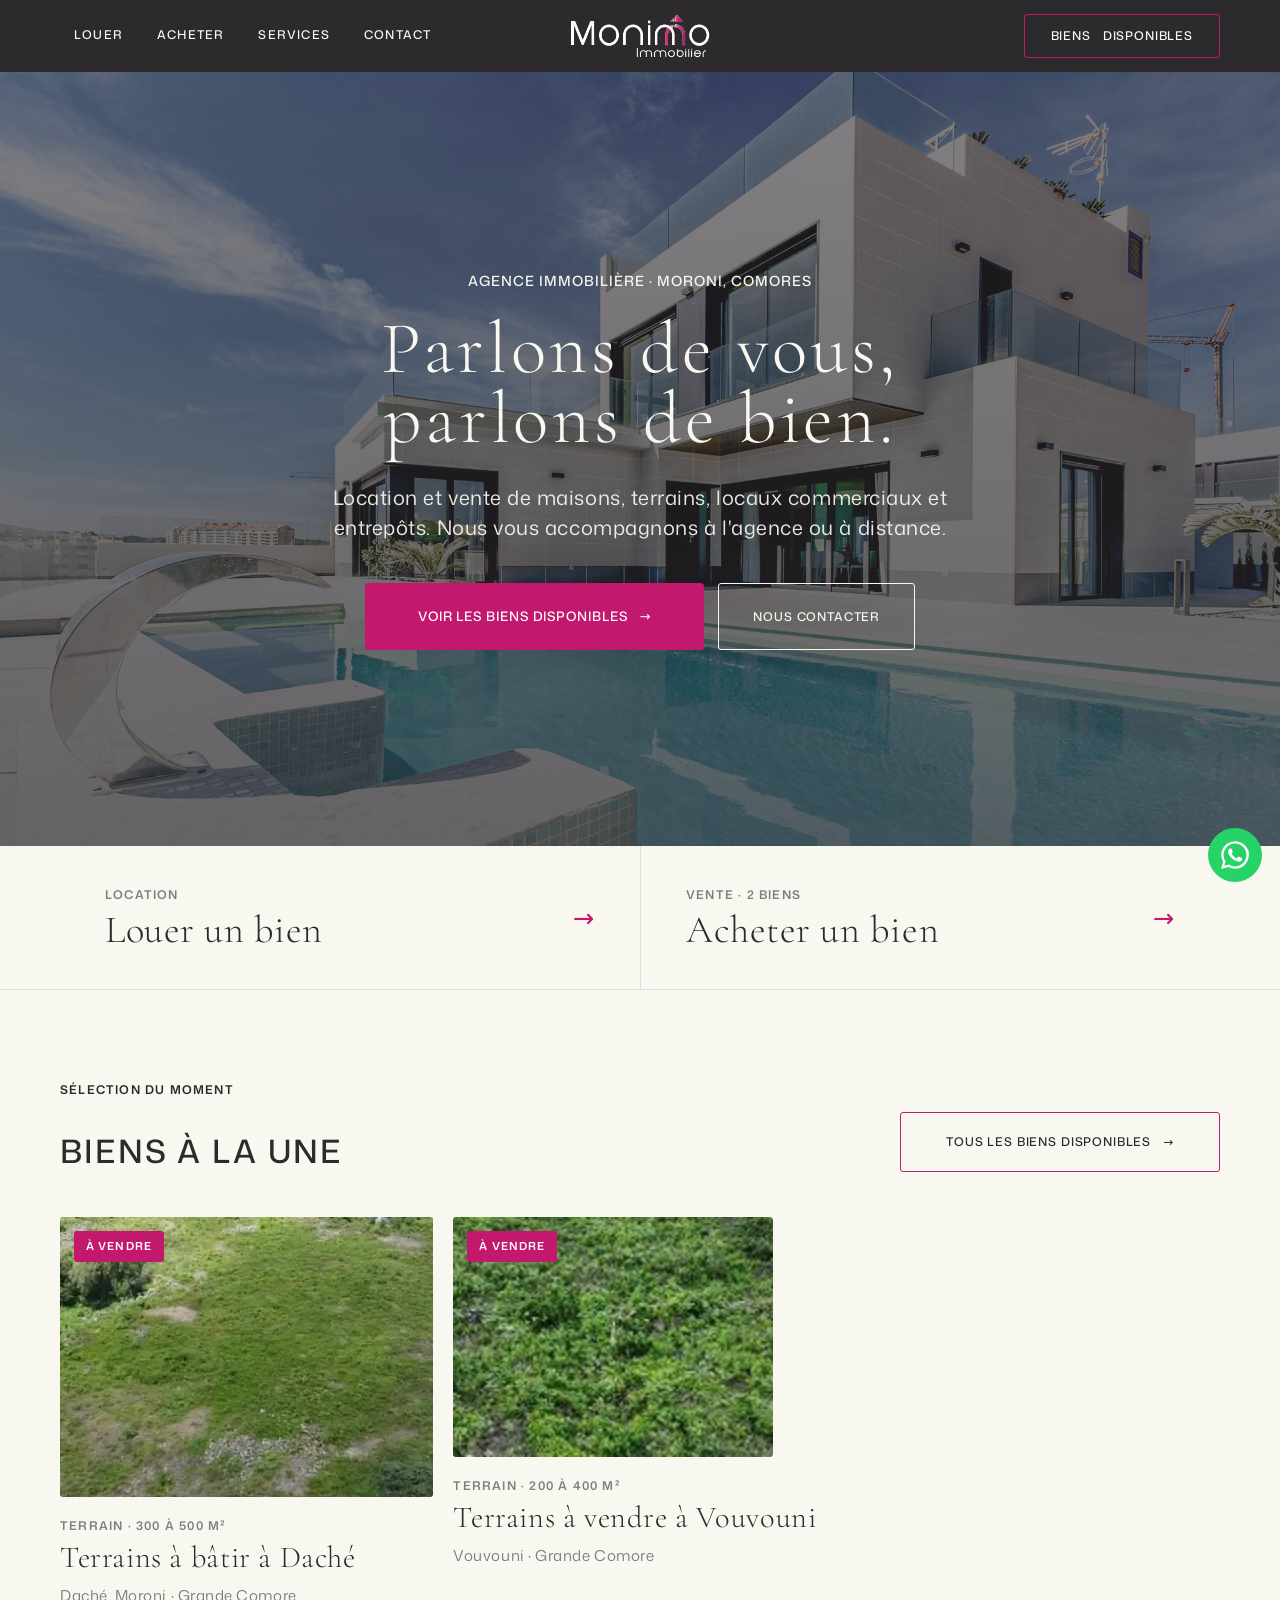
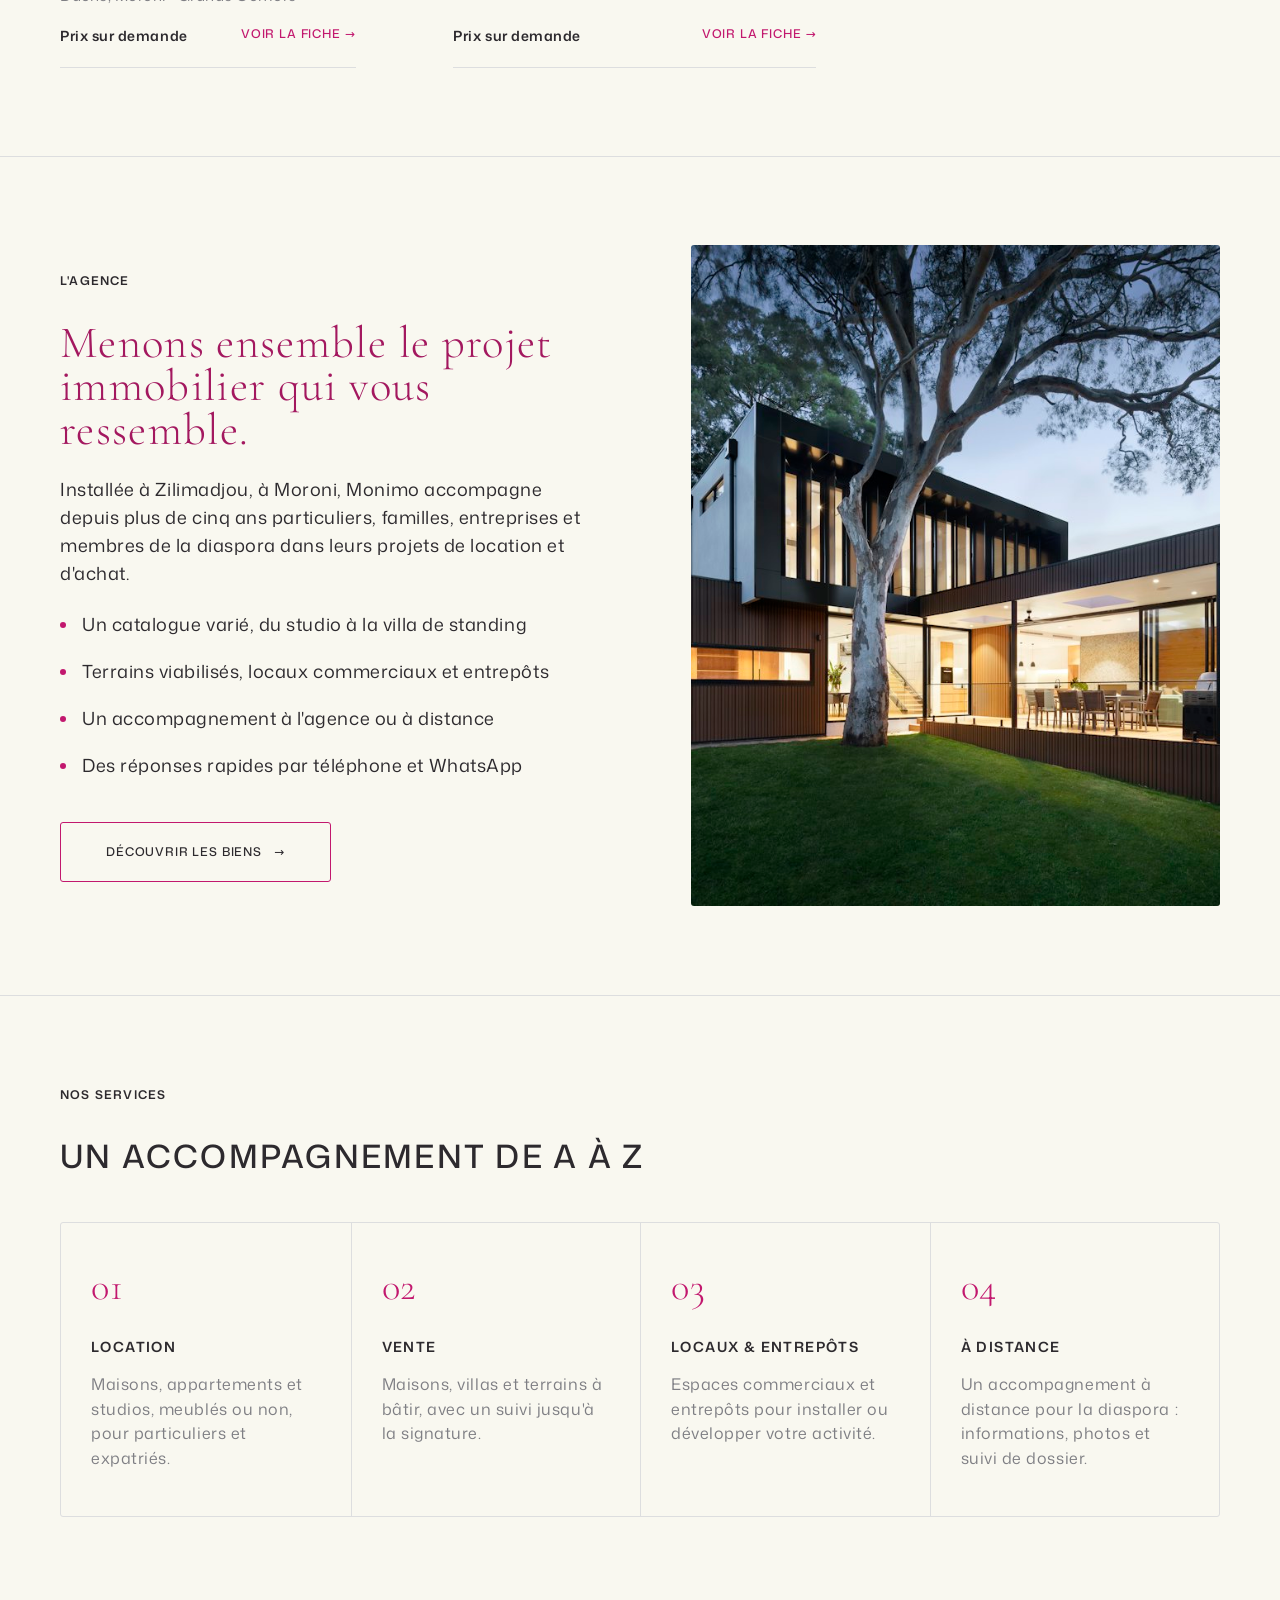
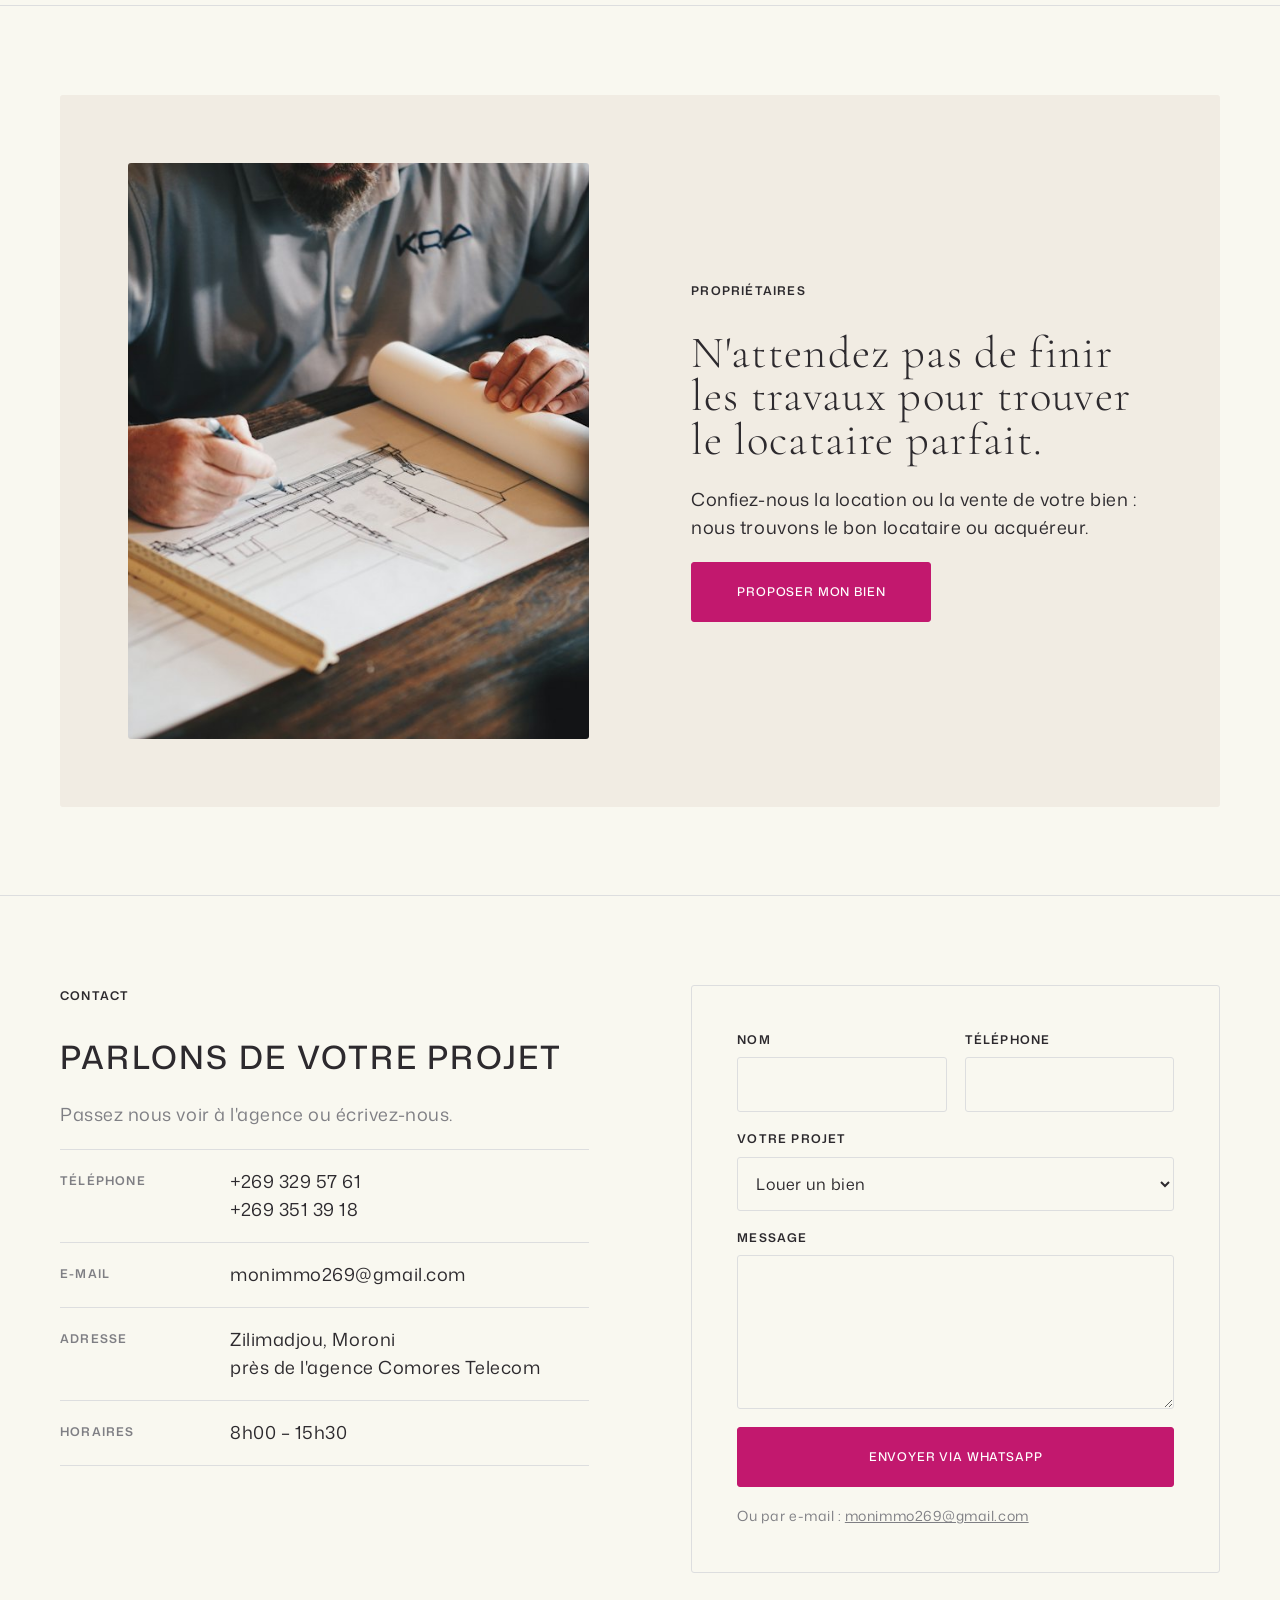
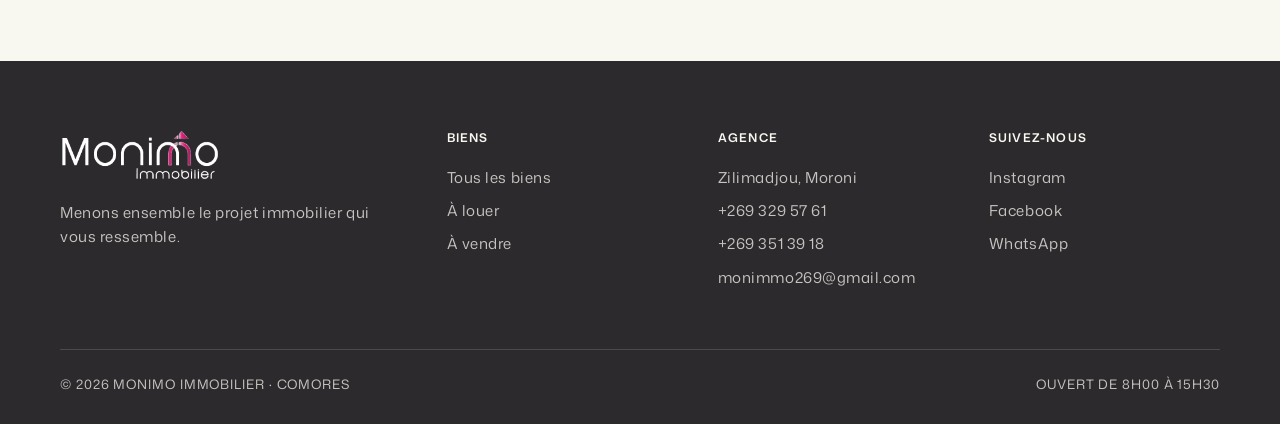
==== index.html @ 31a149af "Site vitrine Monimo Immobilier (style Apollo, charte Monimo) Accueil avec lien principal vers les bi" ====
<!doctype html>
<html lang="fr">
<head>
  <meta charset="utf-8">
  <meta name="viewport" content="width=device-width, initial-scale=1">
  <title>Monimo Immobilier — Agence immobilière aux Comores</title>
  <meta name="description" content="Monimo Immobilier, agence immobilière à Moroni (Zilimadjou). Biens à louer et à vendre aux Comores : maisons, terrains, locaux commerciaux, entrepôts.">
  <link rel="icon" href="assets/img/logo-monimo.png" type="image/png">
  <link rel="stylesheet" href="assets/css/style.css">
</head>
<body>

  <header class="nav">
    <div class="container nav__inner">
      <button class="burger" type="button" aria-label="Menu" aria-expanded="false" aria-controls="nav-links">
        <svg viewBox="0 0 24 24" fill="none" stroke="currentColor" stroke-width="1.6" stroke-linecap="round"><path d="M4 7h16M4 12h16M4 17h16"/></svg>
      </button>
      <nav class="nav__links" id="nav-links" aria-label="Navigation principale">
        <a href="biens.html?type=location">Louer</a>
        <a href="biens.html?type=vente">Acheter</a>
        <a href="#services">Services</a>
        <a href="#contact">Contact</a>
      </nav>
      <a class="nav__logo" href="index.html" aria-label="Monimo Immobilier — accueil"><img src="assets/img/logo-monimo-blanc.png" alt="Monimo Immobilier"></a>
      <div class="nav__cta"><a class="btn" href="biens.html">Biens<span class="long"> disponibles</span></a></div>
    </div>
  </header>

  <main>
    <!-- Hero : le lien principal mène aux biens disponibles -->
    <section class="hero">
      <div class="hero__inner">
        <span class="eyebrow">Agence immobilière · Moroni, Comores</span>
        <h1 class="display">Parlons de vous,<br>parlons de bien.</h1>
        <p class="hero__lead">Location et vente de maisons, terrains, locaux commerciaux et entrepôts. Nous vous accompagnons à l'agence ou à distance.</p>
        <div class="hero__actions">
          <a class="btn btn--solid btn--big" href="biens.html">Voir les biens disponibles <span class="arrow" aria-hidden="true">→</span></a>
          <a class="btn btn--light" href="#contact">Nous contacter</a>
        </div>
      </div>
    </section>

    <!-- Accès direct : louer / acheter -->
    <section class="paths" aria-label="Accès direct aux biens">
      <div class="container paths__grid">
        <a class="path" href="biens.html?type=location">
          <span><span class="path__label">Location</span><span class="path__title">Louer un bien</span></span>
          <span class="path__arrow" aria-hidden="true">→</span>
        </a>
        <a class="path" href="biens.html?type=vente">
          <span><span class="path__label">Vente · <span data-count="vente"></span></span><span class="path__title">Acheter un bien</span></span>
          <span class="path__arrow" aria-hidden="true">→</span>
        </a>
      </div>
    </section>

    <!-- Sélection -->
    <section class="section">
      <div class="container">
        <div class="section__head">
          <div>
            <span class="eyebrow">Sélection du moment</span>
            <h2 class="heading">Biens à la une</h2>
          </div>
          <a class="btn" href="biens.html">Tous les biens disponibles <span class="arrow" aria-hidden="true">→</span></a>
        </div>
        <div class="listings" id="featured"></div>
      </div>
    </section>

    <!-- L'agence -->
    <section class="section" id="agence">
      <div class="container split">
        <div>
          <span class="eyebrow">L'agence</span>
          <h2 class="display-md display--brand">Menons ensemble le projet immobilier qui vous ressemble.</h2>
          <p>Installée à Zilimadjou, à Moroni, Monimo accompagne depuis plus de cinq ans particuliers, familles, entreprises et membres de la diaspora dans leurs projets de location et d'achat.</p>
          <ul class="features">
            <li>Un catalogue varié, du studio à la villa de standing</li>
            <li>Terrains viabilisés, locaux commerciaux et entrepôts</li>
            <li>Un accompagnement à l'agence ou à distance</li>
            <li>Des réponses rapides par téléphone et WhatsApp</li>
          </ul>
          <a class="btn" href="biens.html">Découvrir les biens <span class="arrow" aria-hidden="true">→</span></a>
        </div>
        <div class="split__media">
          <img src="assets/img/agence.jpg" alt="Maison contemporaine" loading="lazy">
        </div>
      </div>
    </section>

    <!-- Services -->
    <section class="section" id="services">
      <div class="container">
        <span class="eyebrow">Nos services</span>
        <h2 class="heading">Un accompagnement de A à Z</h2>
        <div class="services" style="margin-top:45px">
          <article class="service">
            <span class="service__num">01</span>
            <h3>Location</h3>
            <p>Maisons, appartements et studios, meublés ou non, pour particuliers et expatriés.</p>
          </article>
          <article class="service">
            <span class="service__num">02</span>
            <h3>Vente</h3>
            <p>Maisons, villas et terrains à bâtir, avec un suivi jusqu'à la signature.</p>
          </article>
          <article class="service">
            <span class="service__num">03</span>
            <h3>Locaux & entrepôts</h3>
            <p>Espaces commerciaux et entrepôts pour installer ou développer votre activité.</p>
          </article>
          <article class="service">
            <span class="service__num">04</span>
            <h3>À distance</h3>
            <p>Un accompagnement à distance pour la diaspora : informations, photos et suivi de dossier.</p>
          </article>
        </div>
      </div>
    </section>

    <!-- Propriétaires -->
    <section class="section">
      <div class="container">
        <div class="panel split split--reverse">
          <div>
            <span class="eyebrow">Propriétaires</span>
            <h2 class="display-md">N'attendez pas de finir les travaux pour trouver le locataire parfait.</h2>
            <p>Confiez-nous la location ou la vente de votre bien : nous trouvons le bon locataire ou acquéreur.</p>
            <a class="btn btn--solid" target="_blank" rel="noopener" href="https://wa.me/2693295761?text=Bonjour%20Monimo%2C%20je%20souhaite%20vous%20confier%20mon%20bien.">Proposer mon bien</a>
          </div>
          <div class="split__media">
            <img src="assets/img/proprietaires.jpg" alt="Maison en construction" loading="lazy">
          </div>
        </div>
      </div>
    </section>

    <!-- Contact -->
    <section class="section" id="contact">
      <div class="container split" style="align-items:start">
        <div>
          <span class="eyebrow">Contact</span>
          <h2 class="heading">Parlons de votre projet</h2>
          <p class="muted">Passez nous voir à l'agence ou écrivez-nous.</p>
          <dl class="contact-list">
            <div><dt>Téléphone</dt><dd><a href="tel:+2693295761">+269 329 57 61</a><br><a href="tel:+2693513918">+269 351 39 18</a></dd></div>
            <div><dt>E-mail</dt><dd><a href="mailto:monimmo269@gmail.com">monimmo269@gmail.com</a></dd></div>
            <div><dt>Adresse</dt><dd>Zilimadjou, Moroni<br>près de l'agence Comores Telecom</dd></div>
            <div><dt>Horaires</dt><dd>8h00 – 15h30</dd></div>
          </dl>
        </div>
        <form class="form" id="contact-form">
          <div class="form__row">
            <label>Nom<input name="nom" required autocomplete="name"></label>
            <label>Téléphone<input name="tel" type="tel" autocomplete="tel"></label>
          </div>
          <label>Votre projet
            <select name="projet">
              <option>Louer un bien</option>
              <option>Acheter un bien</option>
              <option>Mettre mon bien en location</option>
              <option>Vendre mon bien</option>
              <option>Autre demande</option>
            </select>
          </label>
          <label>Message<textarea name="message" rows="5" required></textarea></label>
          <button class="btn btn--solid" type="submit">Envoyer via WhatsApp</button>
          <small>Ou par e-mail : <a href="mailto:monimmo269@gmail.com">monimmo269@gmail.com</a></small>
        </form>
      </div>
    </section>
  </main>

  <footer class="footer">
    <div class="container">
      <div class="footer__grid">
        <div>
          <img class="footer__logo" src="assets/img/logo-monimo-blanc.png" alt="Monimo Immobilier">
          <p>Menons ensemble le projet immobilier qui vous ressemble.</p>
        </div>
        <div>
          <h4>Biens</h4>
          <ul>
            <li><a href="biens.html">Tous les biens</a></li>
            <li><a href="biens.html?type=location">À louer</a></li>
            <li><a href="biens.html?type=vente">À vendre</a></li>
          </ul>
        </div>
        <div>
          <h4>Agence</h4>
          <ul>
            <li>Zilimadjou, Moroni</li>
            <li><a href="tel:+2693295761">+269 329 57 61</a></li>
            <li><a href="tel:+2693513918">+269 351 39 18</a></li>
            <li><a href="mailto:monimmo269@gmail.com">monimmo269@gmail.com</a></li>
          </ul>
        </div>
        <div>
          <h4>Suivez-nous</h4>
          <ul>
            <li><a href="https://www.instagram.com/monimo_comores/" target="_blank" rel="noopener">Instagram</a></li>
            <li><a href="https://www.facebook.com/p/Monimo-Immobilier-100064006390768/" target="_blank" rel="noopener">Facebook</a></li>
            <li><a href="https://wa.me/2693295761" target="_blank" rel="noopener">WhatsApp</a></li>
          </ul>
        </div>
      </div>
      <div class="footer__bottom">
        <span>© <span id="year">2026</span> Monimo Immobilier · Comores</span>
        <span>Ouvert de 8h00 à 15h30</span>
      </div>
    </div>
  </footer>

  <a class="wa-float" href="https://wa.me/2693295761" target="_blank" rel="noopener" aria-label="Écrire à Monimo sur WhatsApp">
    <svg viewBox="0 0 24 24" fill="currentColor"><path d="M17.5 14.4c-.3-.1-1.8-.9-2-1s-.5-.1-.7.2-.8 1-.9 1.1-.3.2-.6.1a8.2 8.2 0 0 1-2.4-1.5 9 9 0 0 1-1.7-2.1c-.2-.3 0-.5.1-.6l.4-.5.3-.5v-.5l-.9-2.2c-.2-.6-.5-.5-.7-.5h-.6a1.1 1.1 0 0 0-.8.4 3.4 3.4 0 0 0-1 2.5 5.9 5.9 0 0 0 1.2 3.1 13.4 13.4 0 0 0 5.2 4.6c1.9.8 2.7.9 3.6.7a3.1 3.1 0 0 0 2-1.4 2.5 2.5 0 0 0 .2-1.4c-.1-.1-.3-.2-.6-.4ZM12 21.8a9.9 9.9 0 0 1-5-1.4l-.4-.2-3.7 1 1-3.6-.2-.4A9.8 9.8 0 1 1 12 21.8Zm8.4-18.2A11.8 11.8 0 0 0 1.8 17.8L.1 24l6.3-1.7a11.8 11.8 0 0 0 5.6 1.4A11.8 11.8 0 0 0 20.4 3.6Z"/></svg>
  </a>

  <dialog class="modal" id="bien-modal" aria-label="Fiche du bien">
    <button class="modal__close" type="button" aria-label="Fermer">×</button>
    <div class="modal__content"></div>
  </dialog>

  <script src="assets/js/biens.js"></script>
  <script src="assets/js/main.js"></script>
</body>
</html>
---- assets/css/style.css ----
/* ==========================================================================
   Monimo Immobilier — Comores
   Direction artistique : style « Apollo » (Refero) — brochure éditoriale,
   toile crème, filets gris, serif ultra-fin, rayon 3px, pas d'ombres.
   Couleurs : charte Monimo (logo Instagram) — magenta + gris argent + taupe.
   ========================================================================== */
/* Polices hébergées localement (Google Fonts, licence OFL) */
@font-face { font-family: "Cormorant Garamond"; font-style: normal; font-weight: 300; font-display: swap; src: url("../fonts/cormorant-garamond-300.woff2") format("woff2"); }
@font-face { font-family: "Mona Sans"; font-style: normal; font-weight: 300 700; font-display: swap; src: url("../fonts/mona-sans.woff2") format("woff2"); }

:root {
  /* Charte Monimo */
  --magenta: #C2186E;        /* accent unique, rationné : CTA, état actif, logo */
  --magenta-deep: #A3185F;   /* titres display de marque, survol */
  --charcoal: #2D2A2E;       /* structure : texte, navigation, pied de page */
  --silver: #7F7F84;         /* gris du logo : textes secondaires */
  --taupe: #9C8A72;          /* surfaces secondaires */
  /* Surfaces & filets (Apollo) */
  --linen: #F9F8F0;          /* toile — jamais de blanc pur */
  --ash: #DDDEDF;            /* filets, bordures, séparateurs */
  --blush: #FBEAF2;          /* survols, encarts doux */
  --taupe-wash: #F1ECE3;     /* panneaux secondaires */

  --font-sans: "Mona Sans", "Inter", "DM Sans", system-ui, -apple-system, "Segoe UI", Roboto, sans-serif;
  --font-serif: "Cormorant Garamond", "Cormorant", "Libre Caslon Text", Georgia, serif;

  --radius: 3px;
  --max: 1200px;
  --section: 68px;
  --pad: 45px;
  --gap: 20px;
}

*, *::before, *::after { box-sizing: border-box; }
html { scroll-behavior: smooth; }
body {
  margin: 0;
  background: var(--linen);
  color: var(--charcoal);
  font-family: var(--font-sans);
  font-size: 18px;
  line-height: 1.55;
  letter-spacing: .03em;
  -webkit-font-smoothing: antialiased;
}
img { max-width: 100%; display: block; border-radius: var(--radius); }
a { color: inherit; text-decoration: none; }
button { font: inherit; letter-spacing: inherit; cursor: pointer; }
p { margin: 0 0 20px; }
.container { width: 100%; max-width: var(--max); margin: 0 auto; padding: 0 20px; }
.sr-only { position: absolute; width: 1px; height: 1px; overflow: hidden; clip: rect(0 0 0 0); white-space: nowrap; }

/* ---------- Typographie ---------- */
.display {
  font-family: var(--font-serif);
  font-weight: 300;
  font-size: clamp(2.6rem, 6.4vw, 4.6rem);
  line-height: .95;
  letter-spacing: .03em;
  margin: 0 0 30px;
}
.display--brand { color: var(--magenta-deep); }
.display-md {
  font-family: var(--font-serif);
  font-weight: 300;
  font-size: clamp(2.1rem, 4vw, 2.8rem);
  line-height: .97;
  letter-spacing: .03em;
  margin: 0 0 24px;
}
.eyebrow {
  display: block;
  font-size: 12px;
  font-weight: 600;
  text-transform: uppercase;
  letter-spacing: .1em;
  line-height: 1.84;
  margin-bottom: 30px;
}
.heading {
  font-family: var(--font-sans);
  font-weight: 500;
  font-size: clamp(1.45rem, 3vw, 2rem);
  line-height: 1.27;
  text-transform: uppercase;
  letter-spacing: .07em;
  margin: 0 0 24px;
}
.lead { font-size: 20px; line-height: 1.49; max-width: 600px; }
.muted { color: var(--silver); }

/* ---------- Boutons (rayon 3px, majuscules espacées) ---------- */
.btn {
  display: inline-flex; align-items: center; justify-content: center; gap: 12px;
  padding: 23px 45px;
  border: 1px solid var(--magenta);
  border-radius: var(--radius);
  background: transparent;
  color: var(--charcoal);
  font-size: 12px; font-weight: 500;
  text-transform: uppercase; letter-spacing: .07em; line-height: 1;
  transition: background .2s, color .2s, border-color .2s;
  text-align: center;
}
.btn:hover { background: var(--blush); }
.btn--solid { background: var(--magenta); color: #fff; }
.btn--solid:hover { background: var(--magenta-deep); border-color: var(--magenta-deep); }
.btn--light { border-color: var(--linen); color: var(--linen); padding: 17px 34px; }
.btn--light:hover { background: rgba(249,248,240,.12); }
.btn--big { padding: 26px 52px; font-size: 13px; }
.btn .arrow { transition: transform .2s; }
.btn:hover .arrow { transform: translateX(4px); }

/* ---------- Navigation ---------- */
.nav {
  position: sticky; top: 0; z-index: 50;
  background: var(--charcoal);
  color: var(--linen);
}
.nav__inner {
  display: grid; grid-template-columns: 1fr auto 1fr; align-items: center;
  min-height: 72px; gap: 20px;
}
.nav__links { display: flex; gap: 6px; flex-wrap: wrap; }
.nav__links a {
  padding: 10px 14px;
  font-size: 12px; font-weight: 500; text-transform: uppercase; letter-spacing: .1em;
  border-bottom: 1px solid transparent;
  transition: border-color .2s, color .2s;
}
.nav__links a:hover { color: #fff; border-bottom-color: rgba(249,248,240,.4); }
.nav__links a[aria-current="page"] { border-bottom-color: var(--magenta); }
.nav__logo img { height: 46px; width: auto; border-radius: 0; }
.nav__cta { justify-self: end; }
.nav__cta .btn { border-color: var(--magenta); color: var(--linen); padding: 15px 26px; }
.nav__cta .btn:hover { background: var(--magenta); }
.burger { display: none; background: none; border: 1px solid rgba(249,248,240,.4); border-radius: var(--radius); color: var(--linen); padding: 8px; justify-self: start; }
.burger svg { width: 22px; height: 22px; display: block; }

@media (max-width: 960px) {
  .nav__inner { grid-template-columns: auto 1fr auto; min-height: 64px; }
  .burger { display: block; }
  .nav__logo { justify-self: center; }
  .nav__logo img { height: 38px; }
  .nav__links {
    display: none;
    grid-column: 1 / -1; order: 3;
    flex-direction: column; gap: 0;
    border-top: 1px solid rgba(249,248,240,.15);
    padding: 8px 0 16px;
  }
  .nav__links.is-open { display: flex; }
  .nav__links a { padding: 14px 0; border-bottom: 1px solid rgba(249,248,240,.1); }
  .nav__cta .btn { padding: 12px 14px; font-size: 11px; }
}
@media (max-width: 420px) {
  .nav__cta .btn span.long { display: none; }
}

/* ---------- Hero plein cadre ---------- */
.hero {
  position: relative;
  min-height: min(86vh, 780px);
  display: grid; place-items: center;
  text-align: center;
  color: var(--linen);
  background: var(--charcoal) url("../img/hero.jpg") center / cover no-repeat;
}
.hero::before { content: ""; position: absolute; inset: 0; background: linear-gradient(180deg, rgba(45,42,46,.55), rgba(45,42,46,.7)); }
.hero__inner { position: relative; padding: 90px 20px; max-width: 900px; }
.hero .eyebrow { font-size: 14px; font-weight: 500; letter-spacing: .07em; margin-bottom: 20px; }
.hero .display { letter-spacing: .05em; }
.hero__lead { font-size: 20px; line-height: 1.49; max-width: 620px; margin: 0 auto 40px; opacity: .92; }
.hero__actions { display: flex; flex-wrap: wrap; gap: 14px; justify-content: center; }

/* ---------- Accès direct Louer / Acheter ---------- */
.paths { border-bottom: 1px solid var(--ash); }
.paths__grid { display: grid; grid-template-columns: 1fr 1fr; }
.path {
  display: flex; align-items: center; justify-content: space-between; gap: 20px;
  padding: 40px var(--pad);
  transition: background .2s;
}
.path + .path { border-left: 1px solid var(--ash); }
.path:hover { background: var(--blush); }
.path__label { font-size: 12px; font-weight: 600; text-transform: uppercase; letter-spacing: .1em; color: var(--silver); display: block; margin-bottom: 6px; }
.path__title { font-family: var(--font-serif); font-weight: 300; font-size: 2.4rem; line-height: 1; }
.path__arrow { font-size: 1.6rem; color: var(--magenta); transition: transform .2s; }
.path:hover .path__arrow { transform: translateX(6px); }
@media (max-width: 700px) {
  .paths__grid { grid-template-columns: 1fr; }
  .path { padding: 28px 20px; }
  .path + .path { border-left: 0; border-top: 1px solid var(--ash); }
}

/* ---------- Sections ---------- */
.section { padding: calc(var(--section) * 1.3) 0; }
.section + .section { border-top: 1px solid var(--ash); }
.section__head { display: flex; justify-content: space-between; align-items: flex-end; gap: 30px; flex-wrap: wrap; margin-bottom: 45px; }
.section__head .heading { margin: 0; }
.split { display: grid; grid-template-columns: 1fr 1fr; gap: clamp(40px, 8vw, 110px); align-items: center; }
.split--reverse .split__media { order: -1; }
.split__media img { width: 100%; aspect-ratio: 4 / 5; object-fit: cover; }
@media (max-width: 860px) {
  .split { grid-template-columns: 1fr; }
  .split--reverse .split__media { order: 0; }
  .split__media img { aspect-ratio: 16 / 11; }
}
.features { list-style: none; padding: 0; margin: 0 0 40px; display: grid; gap: 14px; }
.features li { position: relative; padding-left: 22px; line-height: 1.84; }
.features li::before { content: ""; position: absolute; left: 0; top: .78em; width: 6px; height: 6px; border-radius: 50%; background: var(--magenta); }

/* ---------- Services ---------- */
.services { display: grid; grid-template-columns: repeat(4, 1fr); border: 1px solid var(--ash); border-radius: var(--radius); }
.service { padding: var(--pad) 30px; }
.service + .service { border-left: 1px solid var(--ash); }
.service__num { font-family: var(--font-serif); font-weight: 300; font-size: 2.4rem; line-height: 1; color: var(--magenta); display: block; margin-bottom: 30px; }
.service h3 { font-size: 14px; font-weight: 600; text-transform: uppercase; letter-spacing: .1em; margin: 0 0 14px; }
.service p { font-size: 16px; color: var(--silver); margin: 0; }
@media (max-width: 1000px) {
  .services { grid-template-columns: 1fr 1fr; }
  .service:nth-child(3) { border-left: 0; }
  .service:nth-child(n+3) { border-top: 1px solid var(--ash); }
}
@media (max-width: 560px) {
  .services { grid-template-columns: 1fr; }
  .service + .service { border-left: 0; border-top: 1px solid var(--ash); }
}

/* ---------- Citation de marque ---------- */
.quote { text-align: center; padding: calc(var(--section) * 1.4) 0; border-top: 1px solid var(--ash); }
.quote .display { margin-bottom: 40px; }

/* ---------- Cartes de biens ---------- */
.listings { display: grid; grid-template-columns: repeat(auto-fill, minmax(320px, 1fr)); gap: 40px var(--gap); }
@media (max-width: 400px) { .listings { grid-template-columns: 1fr; } }
.listing {
  display: flex; flex-direction: column;
  background: transparent; border: 0; padding: 0; text-align: left; color: inherit;
}
.listing__media { position: relative; overflow: hidden; border-radius: var(--radius); aspect-ratio: 4 / 3; background: var(--taupe-wash); }
.listing__media img { width: 100%; height: 100%; object-fit: cover; border-radius: 0; transition: transform .6s; }
.listing:hover .listing__media img { transform: scale(1.04); }
.tag {
  position: absolute; top: 14px; left: 14px;
  padding: 7px 12px; border-radius: var(--radius);
  background: var(--linen); color: var(--charcoal);
  font-size: 11px; font-weight: 600; letter-spacing: .1em; text-transform: uppercase;
}
.tag--vente { background: var(--magenta); color: #fff; }
.listing__body { padding: 20px 0 0; border-bottom: 1px solid var(--ash); padding-bottom: 20px; flex: 1; display: flex; flex-direction: column; }
.listing__type { font-size: 12px; font-weight: 600; letter-spacing: .1em; text-transform: uppercase; color: var(--silver); margin-bottom: 8px; }
.listing__title { font-family: var(--font-serif); font-weight: 300; font-size: 1.9rem; line-height: 1; letter-spacing: .02em; margin: 0 0 10px; }
.listing__place { font-size: 15px; color: var(--silver); margin-bottom: 18px; }
.listing__foot { margin-top: auto; display: flex; justify-content: space-between; gap: 14px; flex-wrap: wrap; font-size: 14px; }
.listing__price { font-weight: 600; }
.listing__more { font-size: 12px; font-weight: 500; letter-spacing: .07em; text-transform: uppercase; color: var(--magenta); }

/* ---------- Propriétaires (panneau taupe) ---------- */
.panel { background: var(--taupe-wash); border-radius: var(--radius); padding: clamp(30px, 6vw, 68px); }

/* ---------- Contact ---------- */
.contact-list { display: grid; gap: 0; margin: 0 0 30px; border-top: 1px solid var(--ash); }
.contact-list div { display: grid; grid-template-columns: 150px 1fr; gap: 20px; padding: 18px 0; border-bottom: 1px solid var(--ash); }
.contact-list dt { font-size: 12px; font-weight: 600; letter-spacing: .1em; text-transform: uppercase; color: var(--silver); padding-top: 4px; }
.contact-list dd { margin: 0; }
.contact-list a:hover { color: var(--magenta); }
@media (max-width: 520px) { .contact-list div { grid-template-columns: 1fr; gap: 4px; } }
.form { display: grid; gap: 18px; border: 1px solid var(--ash); border-radius: var(--radius); padding: var(--pad); }
@media (max-width: 520px) { .form { padding: 26px 20px; } }
.form label { display: grid; gap: 8px; font-size: 12px; font-weight: 600; text-transform: uppercase; letter-spacing: .1em; }
.form input, .form select, .form textarea {
  font: inherit; font-size: 16px; text-transform: none; letter-spacing: .02em; font-weight: 400;
  padding: 14px; border: 1px solid var(--ash); border-radius: var(--radius);
  background: var(--linen); color: var(--charcoal);
}
.form input:focus, .form select:focus, .form textarea:focus { outline: 1px solid var(--magenta); border-color: var(--magenta); }
.form__row { display: grid; grid-template-columns: 1fr 1fr; gap: 18px; }
@media (max-width: 560px) { .form__row { grid-template-columns: 1fr; } }
.form small { font-size: 14px; color: var(--silver); }
.form small a { text-decoration: underline; }

/* ---------- Pied de page ---------- */
.footer { background: var(--charcoal); color: rgba(249,248,240,.75); padding: 68px 0 30px; font-size: 15px; }
.footer__grid { display: grid; grid-template-columns: 1.5fr 1fr 1fr 1fr; gap: 40px; }
@media (max-width: 860px) { .footer__grid { grid-template-columns: 1fr 1fr; } }
@media (max-width: 520px) { .footer__grid { grid-template-columns: 1fr; } }
.footer__logo { height: 52px; width: auto; border-radius: 0; margin-bottom: 20px; }
.footer h4 { color: var(--linen); font-size: 12px; font-weight: 600; letter-spacing: .1em; text-transform: uppercase; margin: 0 0 18px; }
.footer ul { list-style: none; padding: 0; margin: 0; display: grid; gap: 10px; }
.footer a:hover { color: #fff; }
.footer__bottom { margin-top: 60px; padding-top: 24px; border-top: 1px solid rgba(249,248,240,.15); display: flex; justify-content: space-between; flex-wrap: wrap; gap: 12px; font-size: 13px; letter-spacing: .07em; text-transform: uppercase; }

/* ---------- WhatsApp ---------- */
.wa-float {
  position: fixed; right: 18px; bottom: 18px; z-index: 60;
  width: 54px; height: 54px; border-radius: 50%;
  background: #25D366; color: #fff; display: grid; place-items: center;
}
.wa-float svg { width: 28px; height: 28px; }

/* ==========================================================================
   Page « Biens disponibles »
   ========================================================================== */
.page-head { padding: calc(var(--section) * 1.2) 0 45px; border-bottom: 1px solid var(--ash); }
.page-head .display { margin-bottom: 20px; }
.toolbar { display: grid; gap: 20px; padding: 30px 0; border-bottom: 1px solid var(--ash); }
.tabs { display: flex; flex-wrap: wrap; gap: 10px; }
.tabs button {
  padding: 14px 24px; border: 1px solid var(--ash); border-radius: var(--radius);
  background: transparent; color: var(--charcoal);
  font-size: 12px; font-weight: 500; letter-spacing: .07em; text-transform: uppercase;
}
.tabs button:hover { border-color: var(--charcoal); }
.tabs button[aria-selected="true"] { border-color: var(--magenta); background: var(--blush); }
.toolbar__row { display: grid; grid-template-columns: 2fr 1fr 1fr; gap: 14px; }
@media (max-width: 760px) { .toolbar__row { grid-template-columns: 1fr; } }
.toolbar input, .toolbar select {
  width: 100%; font: inherit; font-size: 16px; padding: 14px;
  border: 1px solid var(--ash); border-radius: var(--radius); background: var(--linen); color: var(--charcoal);
}
.toolbar input:focus, .toolbar select:focus { outline: 1px solid var(--magenta); border-color: var(--magenta); }
.results { display: flex; justify-content: space-between; align-items: center; gap: 20px; flex-wrap: wrap; margin: 30px 0 40px; font-size: 14px; letter-spacing: .07em; text-transform: uppercase; }
.empty { grid-column: 1 / -1; text-align: center; padding: 68px 20px; border: 1px solid var(--ash); border-radius: var(--radius); }
.empty .display-md { margin-bottom: 14px; }

/* ---------- Fiche bien ---------- */
.modal { border: 1px solid var(--ash); border-radius: var(--radius); padding: 0; width: min(980px, calc(100% - 32px)); max-height: calc(100% - 32px); background: var(--linen); color: var(--charcoal); }
.modal::backdrop { background: rgba(45,42,46,.7); }
.modal__grid { display: grid; grid-template-columns: 1.1fr 1fr; }
@media (max-width: 760px) { .modal__grid { grid-template-columns: 1fr; } }
.modal__media img { width: 100%; height: 100%; min-height: 280px; object-fit: cover; border-radius: 0; }
.modal__body { padding: var(--pad); }
@media (max-width: 520px) { .modal__body { padding: 28px 20px; } }
.modal__close { position: absolute; top: 12px; right: 12px; width: 42px; height: 42px; border: 1px solid var(--ash); border-radius: var(--radius); background: var(--linen); color: var(--charcoal); font-size: 1.4rem; line-height: 1; }
.specs { display: grid; margin: 24px 0; border-top: 1px solid var(--ash); }
.specs div { display: flex; justify-content: space-between; gap: 20px; padding: 12px 0; border-bottom: 1px solid var(--ash); font-size: 16px; }
.specs dt { font-size: 12px; font-weight: 600; letter-spacing: .1em; text-transform: uppercase; color: var(--silver); }
.specs dd { margin: 0; text-align: right; }
.modal__actions { display: grid; gap: 10px; margin-top: 30px; }
.modal__ref { font-size: 13px; color: var(--silver); margin: 18px 0 0; }

@media (max-width: 560px) {
  body { font-size: 17px; }
  .btn { padding: 20px 26px; }
  .btn--big { width: 100%; padding: 22px 20px; }
  .section { padding: var(--section) 0; }
}
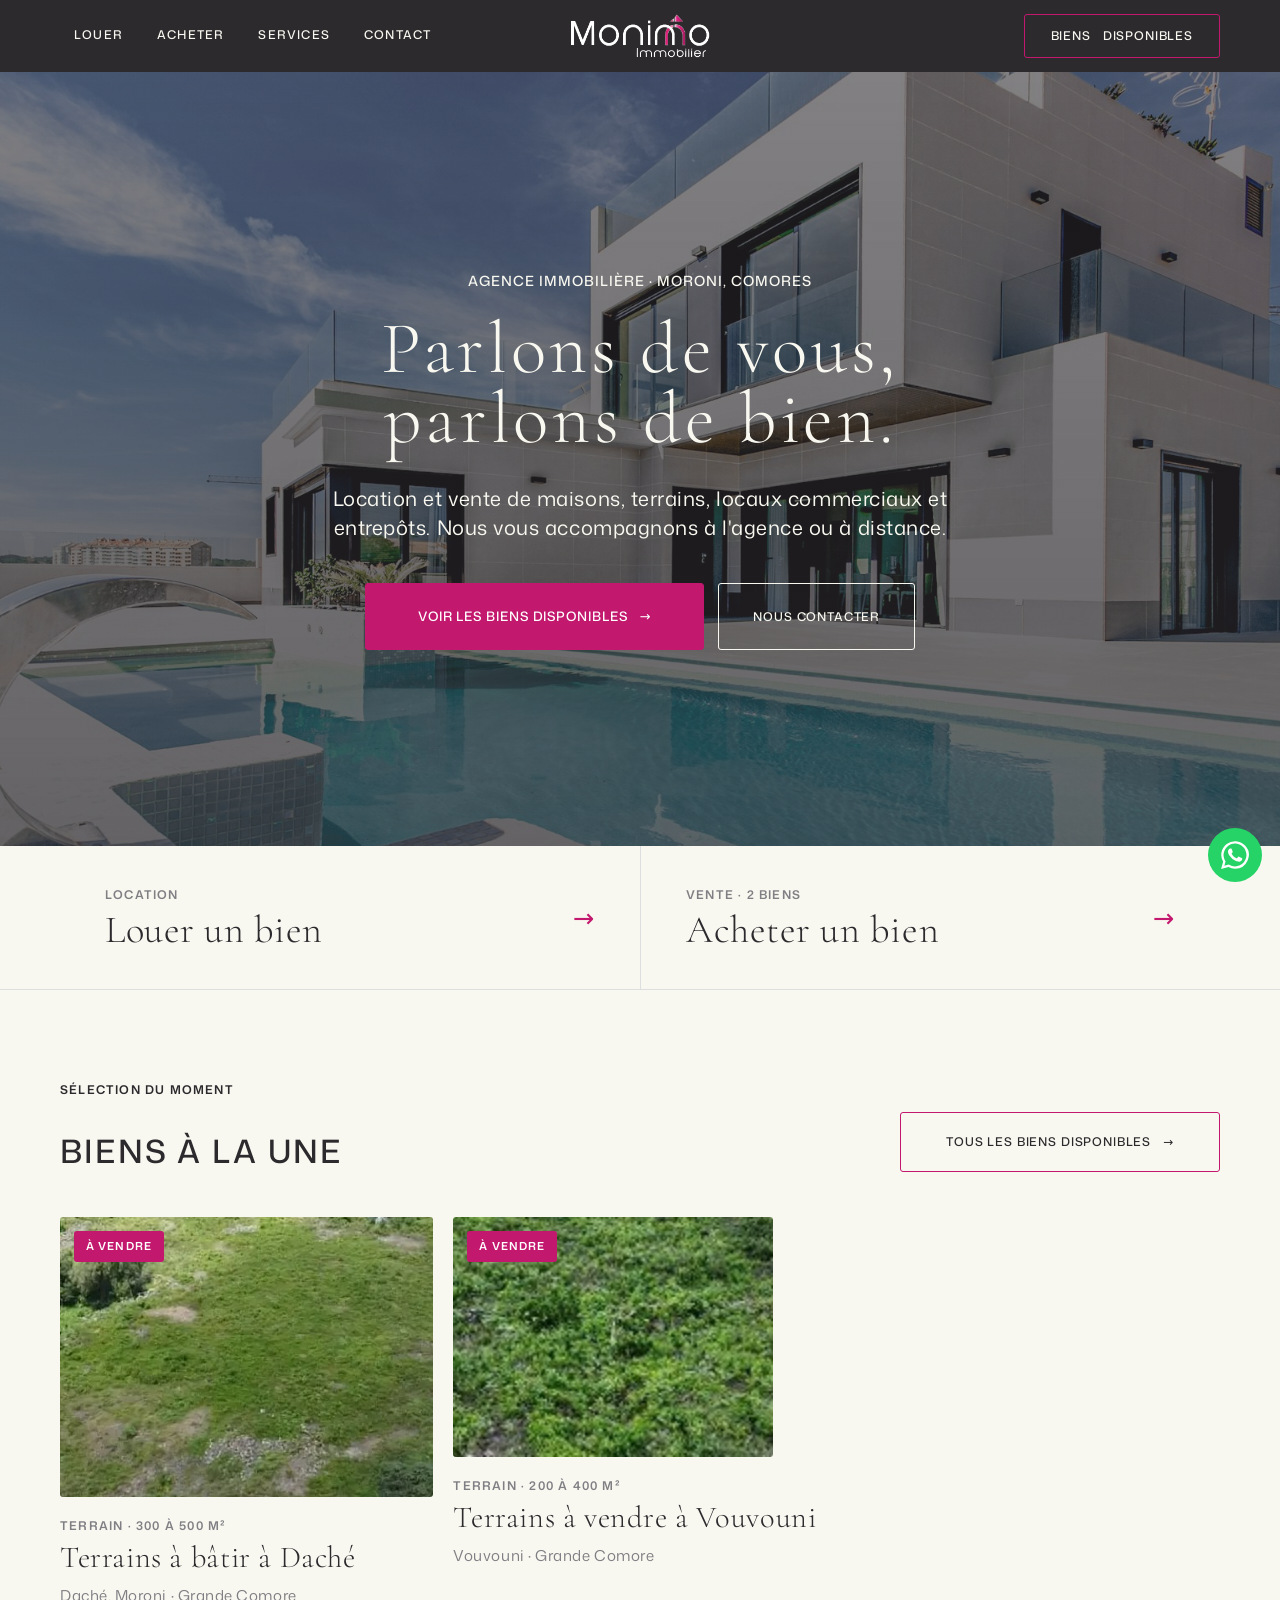
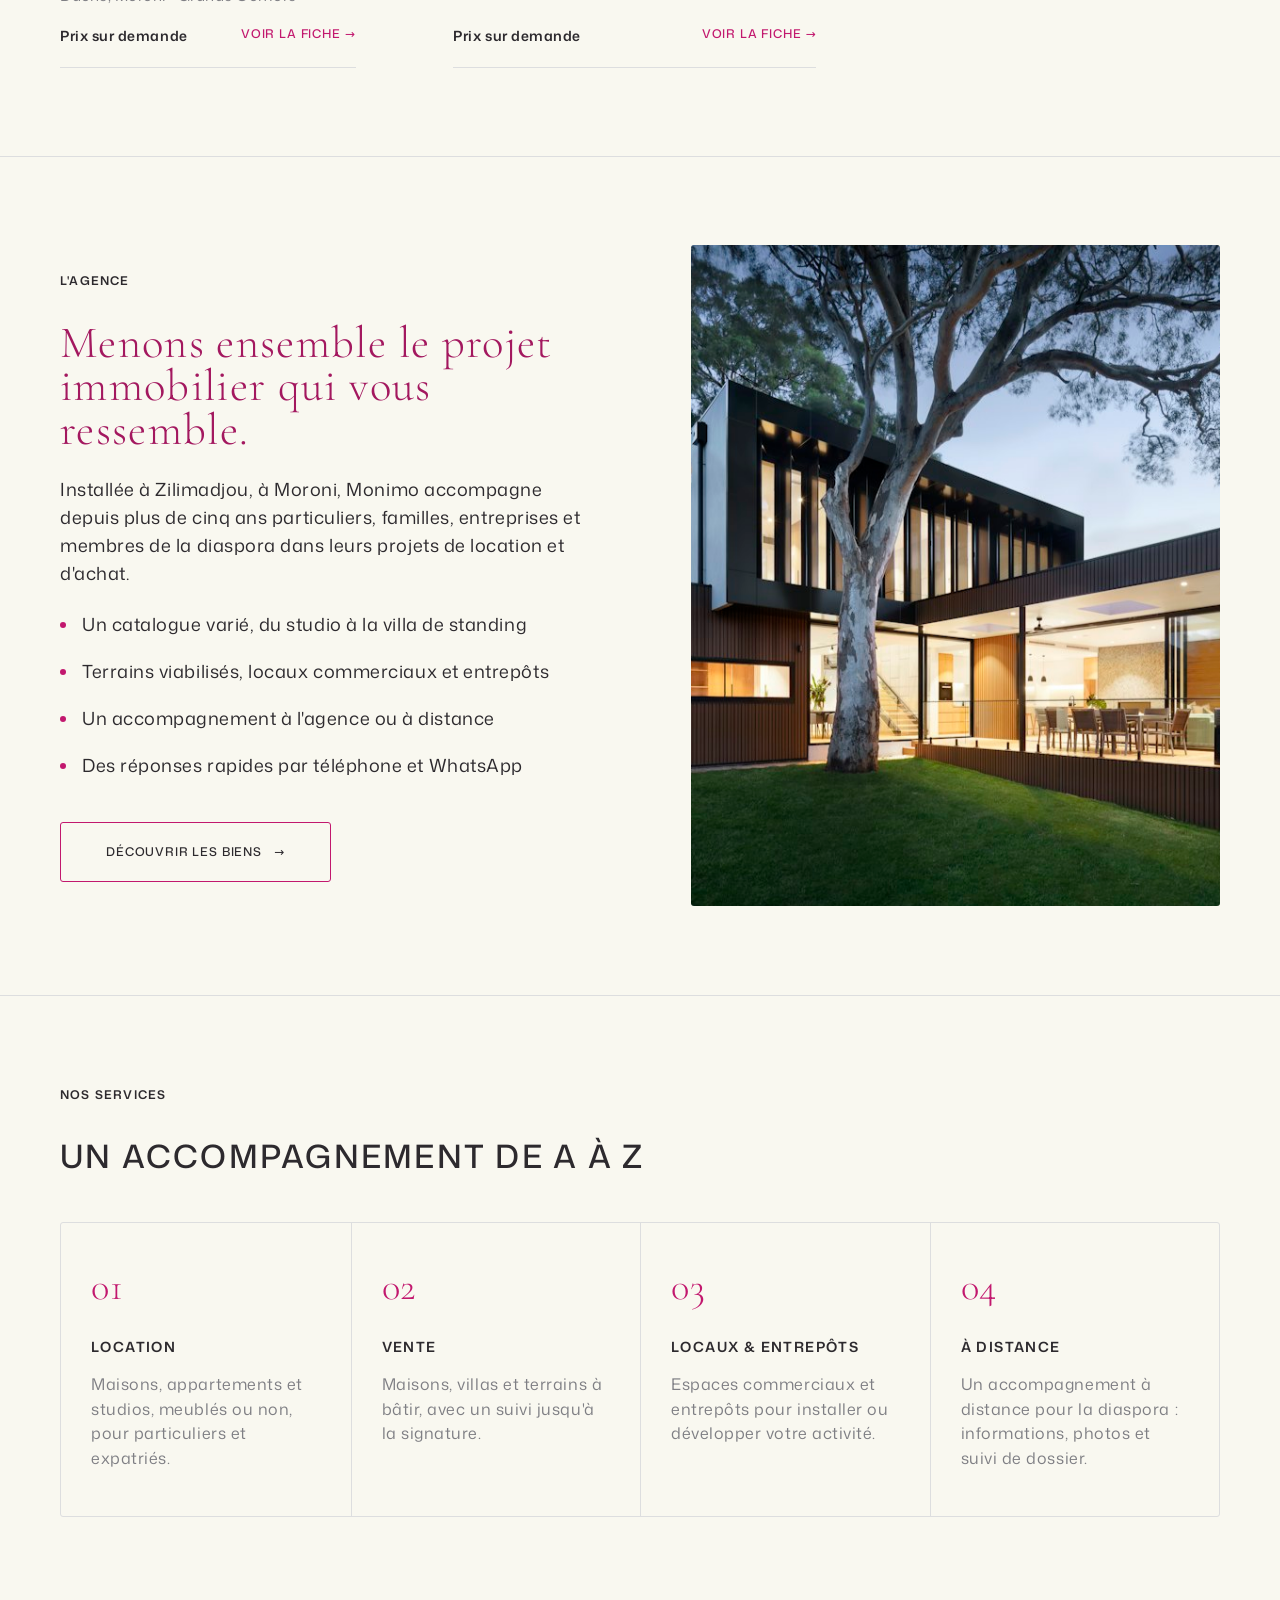
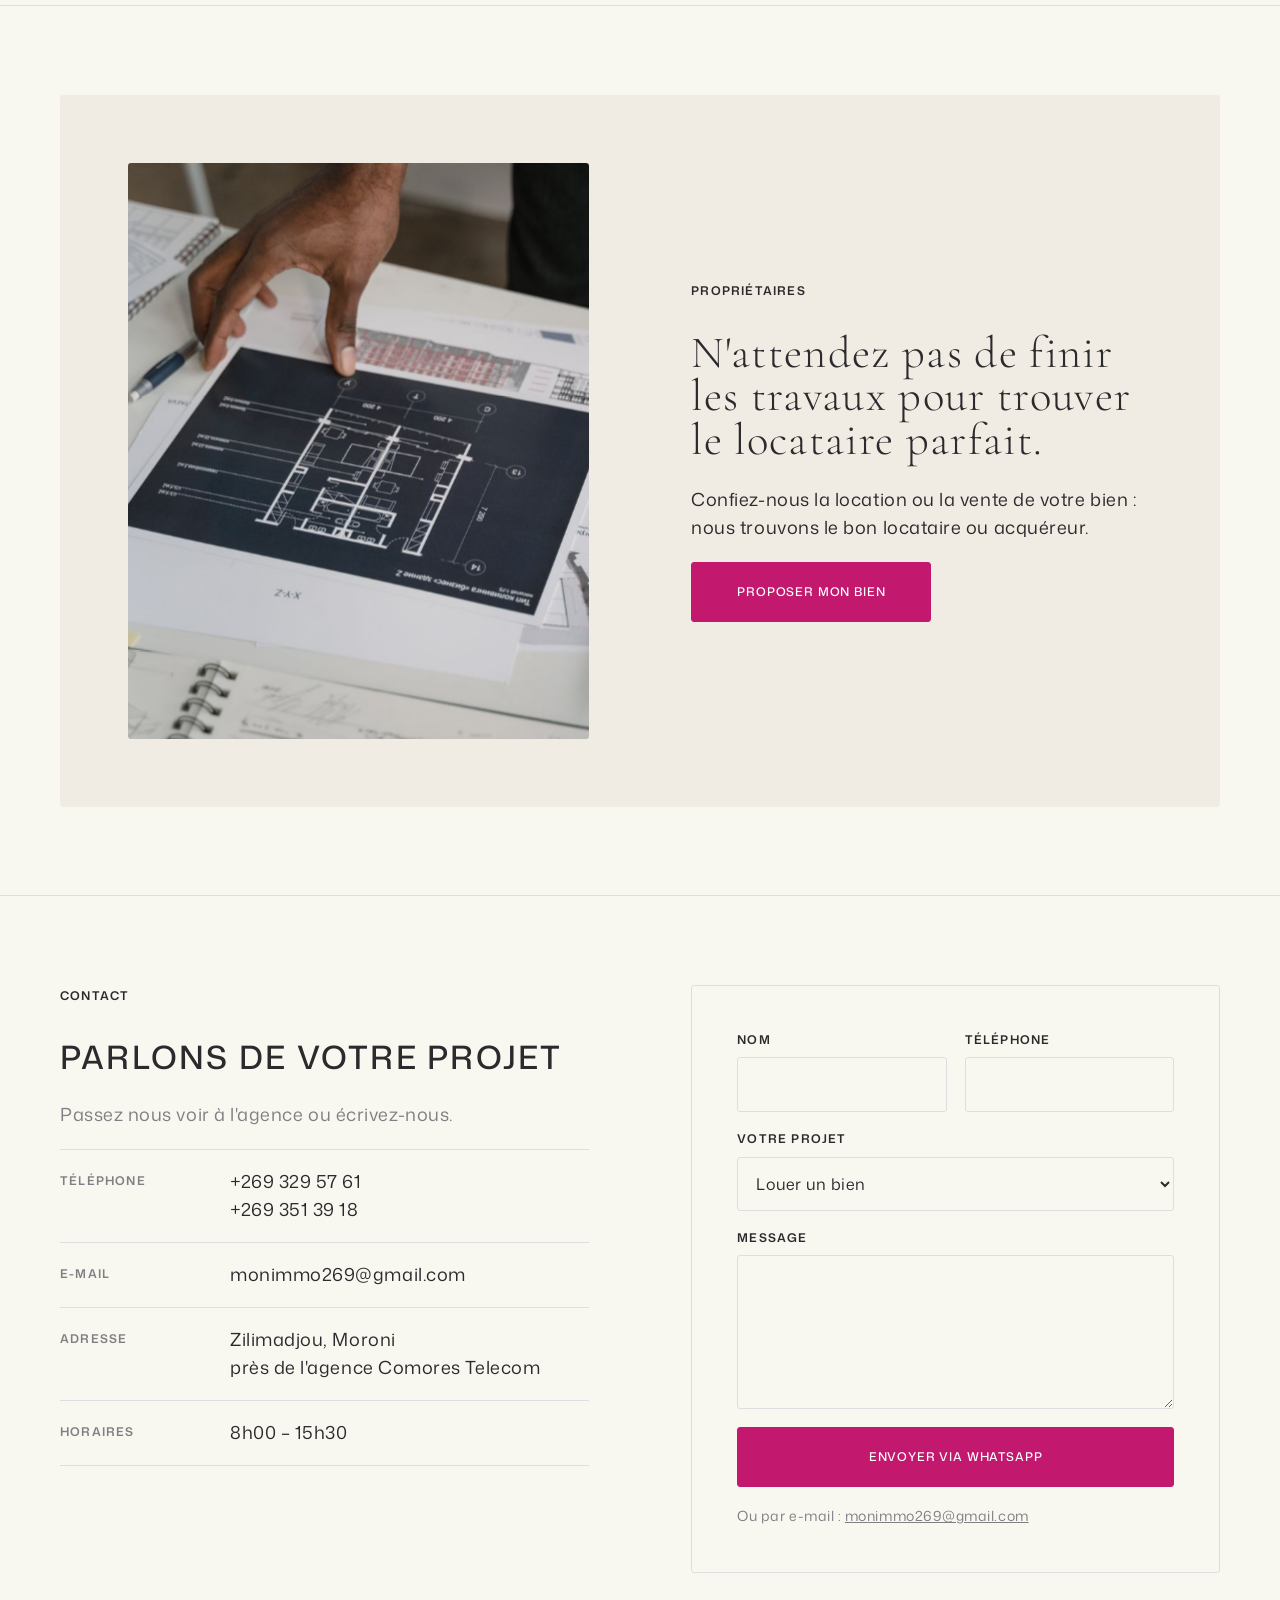
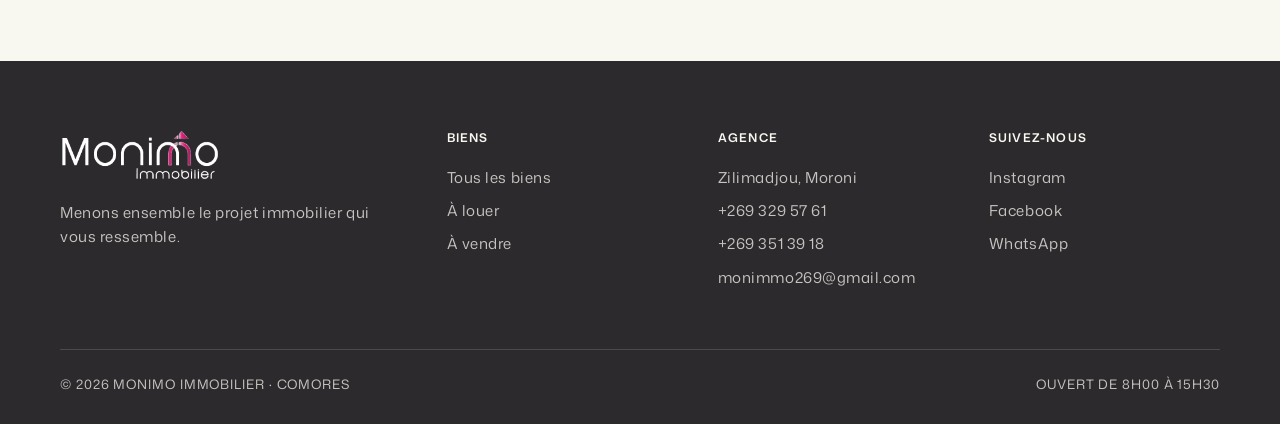
==== commit 19e8983b: "Photo « Propriétaires » : personne à la peau noire (Pexels 6615095) Co-Authored-By: Claude Opus 5.5 " ====
--- a/index.html
+++ b/index.html
@@ -130,7 +130,7 @@
             <a class="btn btn--solid" target="_blank" rel="noopener" href="https://wa.me/2693295761?text=Bonjour%20Monimo%2C%20je%20souhaite%20vous%20confier%20mon%20bien.">Proposer mon bien</a>
           </div>
           <div class="split__media">
-            <img src="assets/img/proprietaires.jpg" alt="Maison en construction" loading="lazy">
+            <img src="assets/img/proprietaires.jpg" alt="Plans d’architecte et photos de projet" loading="lazy">
           </div>
         </div>
       </div>
--- a/assets/css/style.css
+++ b/assets/css/style.css
@@ -346,3 +346,58 @@
   .btn--big { width: 100%; padding: 22px 20px; }
   .section { padding: var(--section) 0; }
 }
+
+/* ==========================================================================
+   Animations : parallaxe & apparitions au défilement
+   (actives seulement si le JavaScript tourne — classe .js-anim sur <html>)
+   ========================================================================== */
+.hero { overflow: hidden; isolation: isolate; }
+.hero__bg {
+  position: absolute; inset: -18% 0; z-index: -1;
+  background: inherit;
+  will-change: transform;
+}
+.js-anim .hero { background-image: none !important; }
+.hero::before { z-index: 0; }
+.hero__inner { z-index: 1; will-change: transform, opacity; }
+
+/* Entrée du hero au chargement */
+@keyframes monimoFadeUp {
+  from { opacity: 0; transform: translateY(28px); }
+  to   { opacity: 1; transform: none; }
+}
+@keyframes monimoZoomOut {
+  from { transform: scale(1.12); }
+  to   { transform: scale(1); }
+}
+.js-anim .hero__inner > * { animation: monimoFadeUp 1s cubic-bezier(.2,.7,.2,1) both; }
+.js-anim .hero__inner > :nth-child(1) { animation-delay: .15s; }
+.js-anim .hero__inner > :nth-child(2) { animation-delay: .3s; }
+.js-anim .hero__inner > :nth-child(3) { animation-delay: .5s; }
+.js-anim .hero__inner > :nth-child(4) { animation-delay: .7s; }
+.js-anim .hero__zoom { animation: monimoZoomOut 2.4s cubic-bezier(.2,.7,.2,1) both; position: absolute; inset: 0; background: inherit; }
+
+/* Apparition au défilement */
+.js-anim [data-reveal] {
+  opacity: 0;
+  transform: translateY(32px);
+  transition: opacity .9s ease, transform 1s cubic-bezier(.2,.7,.2,1);
+  transition-delay: var(--d, 0ms);
+}
+.js-anim [data-reveal].is-visible { opacity: 1; transform: none; }
+
+/* Cartes de biens : entrée en cascade (aussi après un changement de filtre) */
+.js-anim .listing { animation: monimoFadeUp .8s cubic-bezier(.2,.7,.2,1) both; animation-delay: calc(var(--i, 0) * 110ms); }
+
+/* Parallaxe à l'intérieur des photos de section */
+.split__media { overflow: hidden; border-radius: var(--radius); }
+.js-anim .split__media img { transform: translate3d(0, var(--py, 0px), 0) scale(1.14); will-change: transform; }
+
+@media (prefers-reduced-motion: reduce) {
+  .js-anim [data-reveal] { opacity: 1; transform: none; transition: none; }
+  .js-anim .hero__inner > *, .js-anim .listing, .js-anim .hero__zoom { animation: none; }
+  .js-anim .split__media img, .hero__bg, .hero__inner { transform: none !important; }
+}
+
+/* Cadrage de la photo « Propriétaires » : garder la main visible */
+.panel .split__media img { object-position: 12% 50%; }
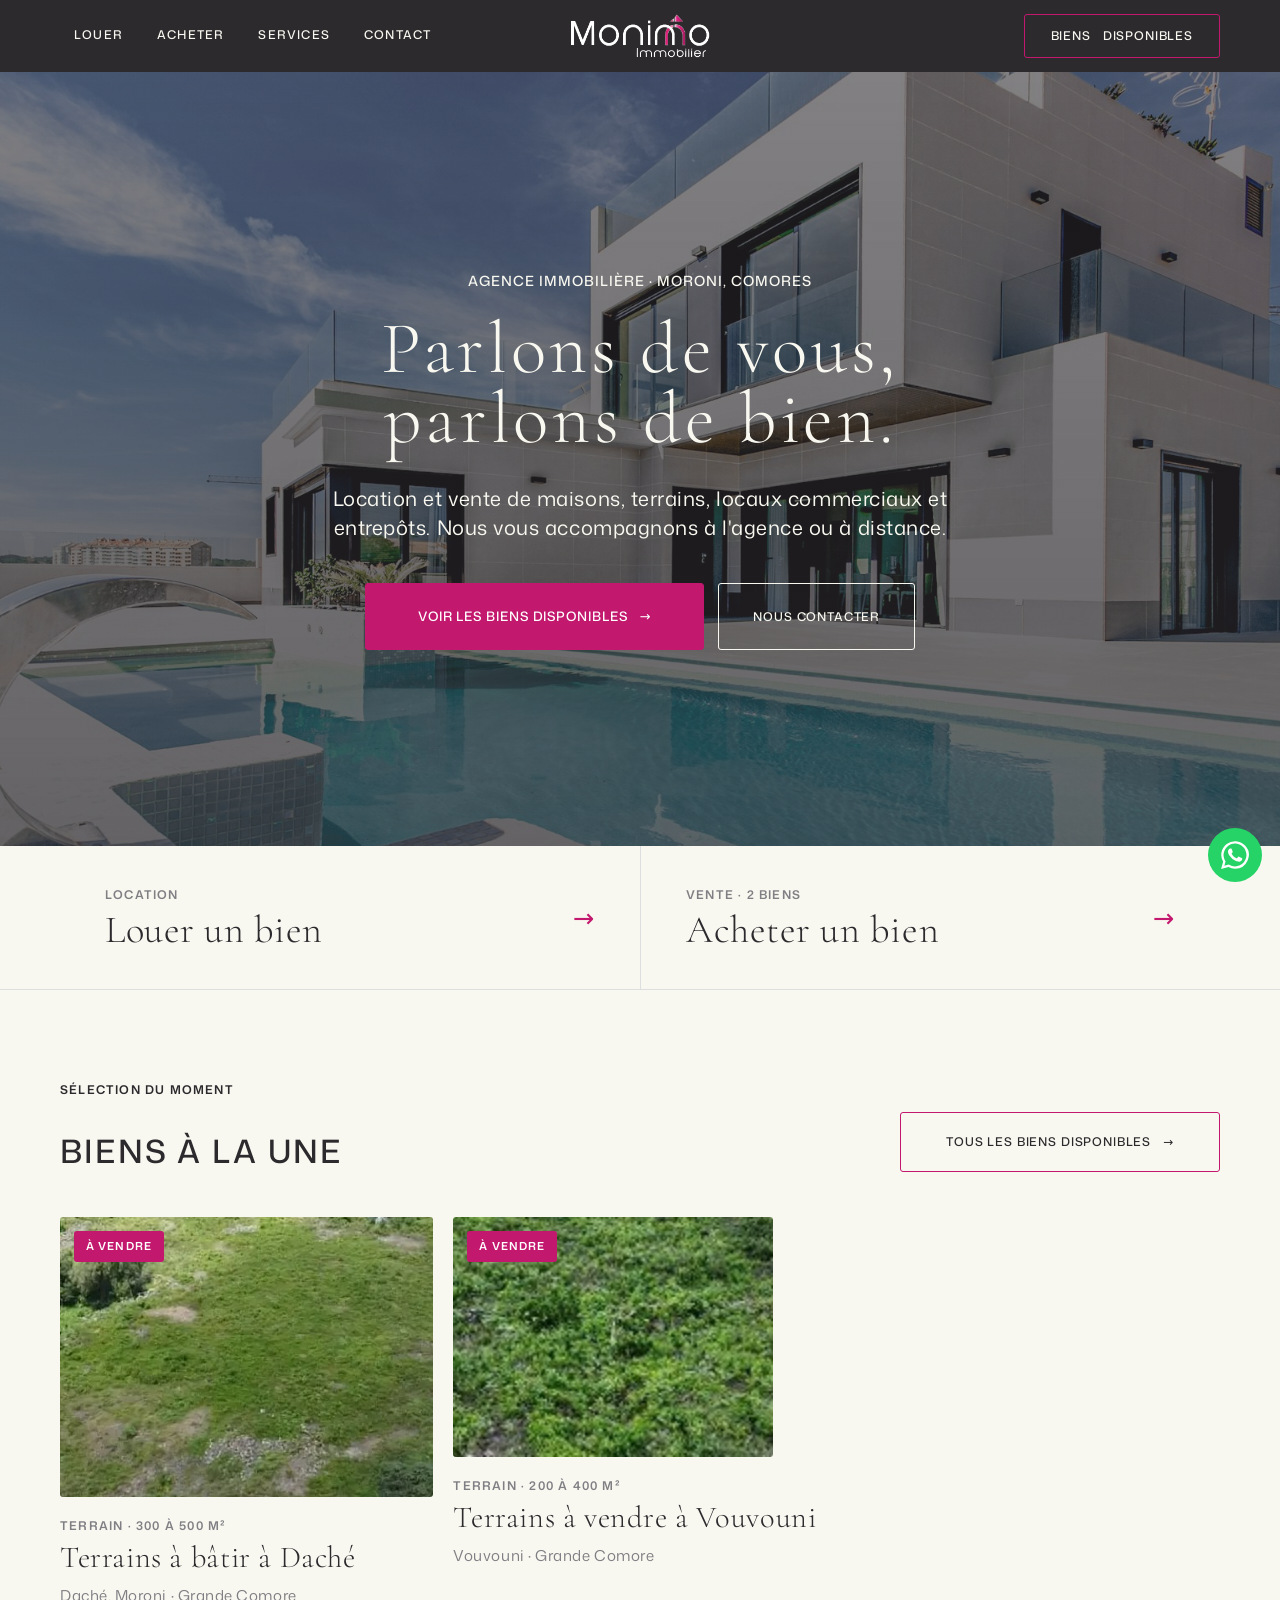
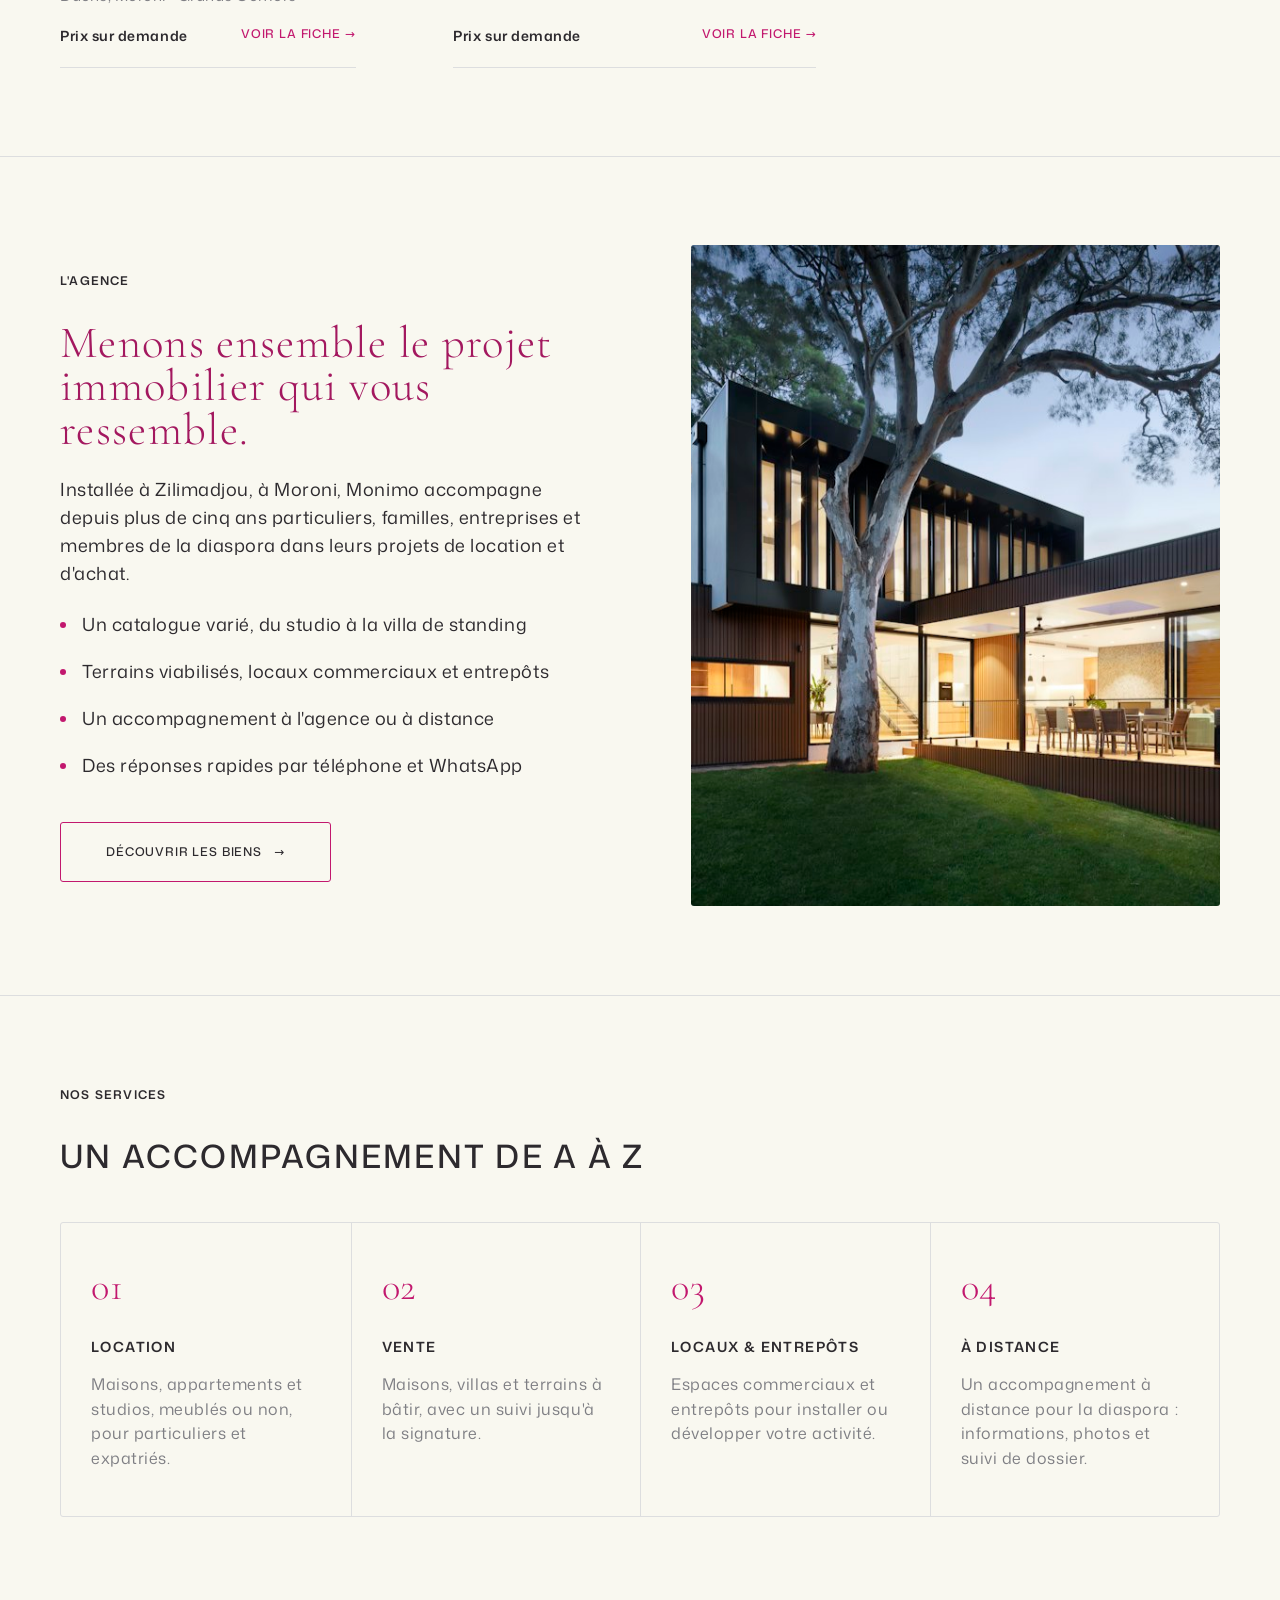
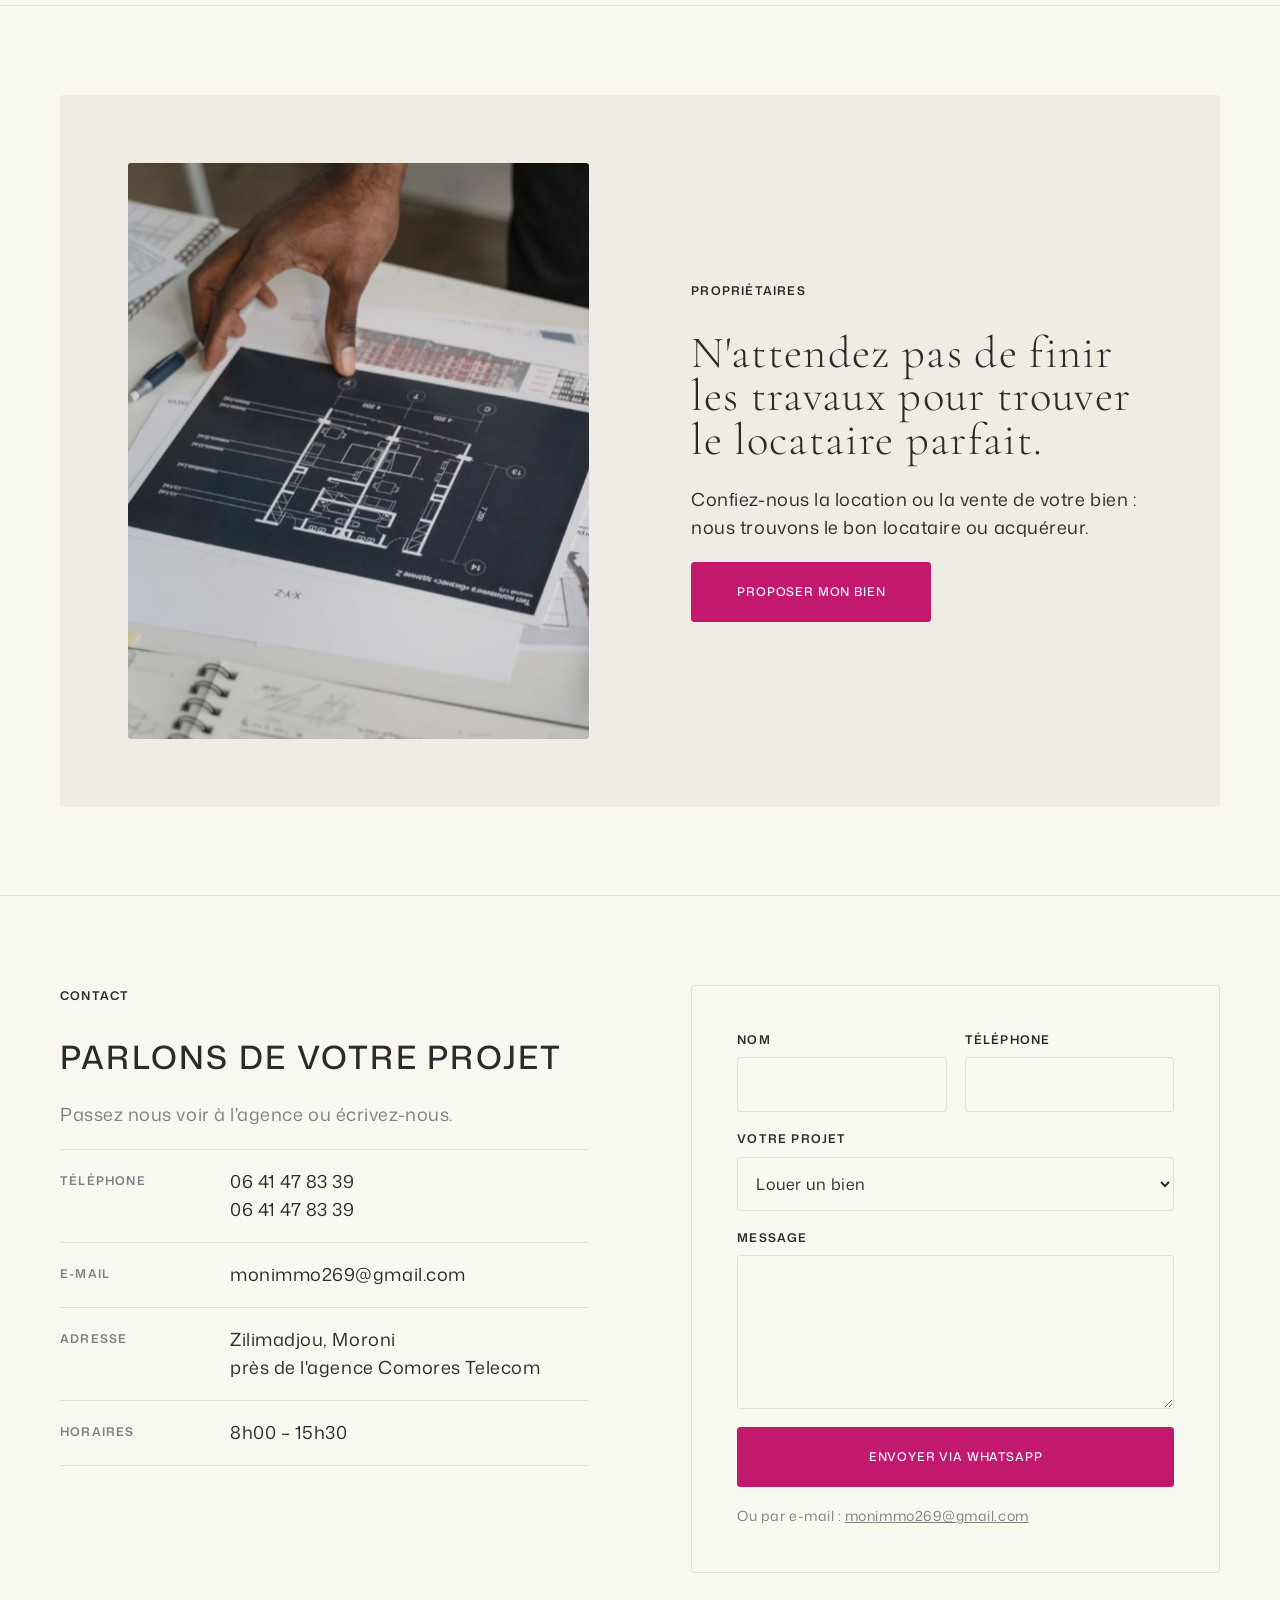
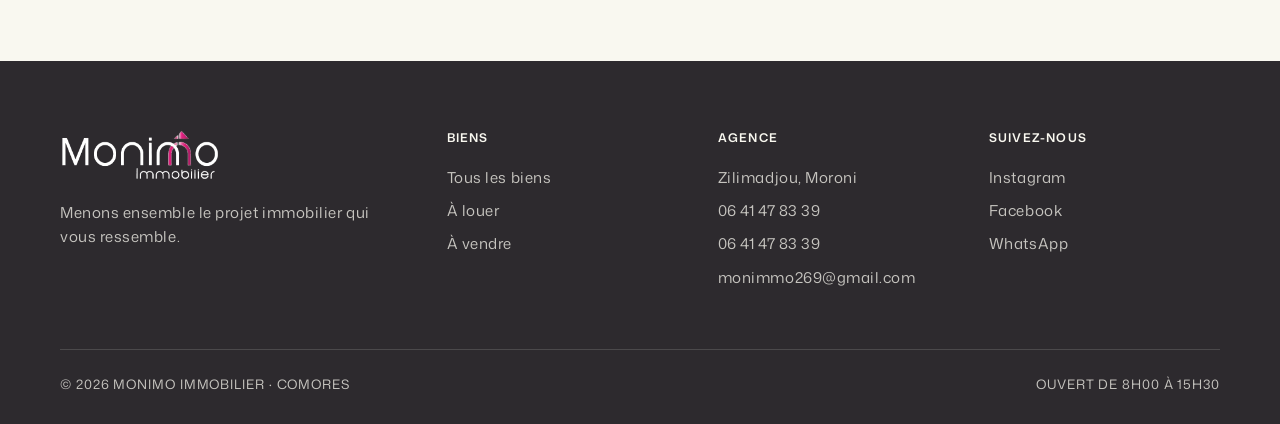
==== commit 41e7b226: "Coordonnées : adresse anonymisée et numéro de Kevin Co-Authored-By: Claude Opus 5.5 <noreply@anthrop" ====
--- a/index.html
+++ b/index.html
@@ -127,7 +127,7 @@
             <span class="eyebrow">Propriétaires</span>
             <h2 class="display-md">N'attendez pas de finir les travaux pour trouver le locataire parfait.</h2>
             <p>Confiez-nous la location ou la vente de votre bien : nous trouvons le bon locataire ou acquéreur.</p>
-            <a class="btn btn--solid" target="_blank" rel="noopener" href="https://wa.me/2693295761?text=Bonjour%20Monimo%2C%20je%20souhaite%20vous%20confier%20mon%20bien.">Proposer mon bien</a>
+            <a class="btn btn--solid" target="_blank" rel="noopener" href="https://wa.me/33641478339?text=Bonjour%20Monimo%2C%20je%20souhaite%20vous%20confier%20mon%20bien.">Proposer mon bien</a>
           </div>
           <div class="split__media">
             <img src="assets/img/proprietaires.jpg" alt="Plans d’architecte et photos de projet" loading="lazy">
@@ -144,7 +144,7 @@
           <h2 class="heading">Parlons de votre projet</h2>
           <p class="muted">Passez nous voir à l'agence ou écrivez-nous.</p>
           <dl class="contact-list">
-            <div><dt>Téléphone</dt><dd><a href="tel:+2693295761">+269 329 57 61</a><br><a href="tel:+2693513918">+269 351 39 18</a></dd></div>
+            <div><dt>Téléphone</dt><dd><a href="tel:+33641478339">06 41 47 83 39</a><br><a href="tel:+33641478339">06 41 47 83 39</a></dd></div>
             <div><dt>E-mail</dt><dd><a href="mailto:monimmo269@gmail.com">monimmo269@gmail.com</a></dd></div>
             <div><dt>Adresse</dt><dd>Zilimadjou, Moroni<br>près de l'agence Comores Telecom</dd></div>
             <div><dt>Horaires</dt><dd>8h00 – 15h30</dd></div>
@@ -191,8 +191,8 @@
           <h4>Agence</h4>
           <ul>
             <li>Zilimadjou, Moroni</li>
-            <li><a href="tel:+2693295761">+269 329 57 61</a></li>
-            <li><a href="tel:+2693513918">+269 351 39 18</a></li>
+            <li><a href="tel:+33641478339">06 41 47 83 39</a></li>
+            <li><a href="tel:+33641478339">06 41 47 83 39</a></li>
             <li><a href="mailto:monimmo269@gmail.com">monimmo269@gmail.com</a></li>
           </ul>
         </div>
@@ -201,7 +201,7 @@
           <ul>
             <li><a href="https://www.instagram.com/monimo_comores/" target="_blank" rel="noopener">Instagram</a></li>
             <li><a href="https://www.facebook.com/p/Monimo-Immobilier-100064006390768/" target="_blank" rel="noopener">Facebook</a></li>
-            <li><a href="https://wa.me/2693295761" target="_blank" rel="noopener">WhatsApp</a></li>
+            <li><a href="https://wa.me/33641478339" target="_blank" rel="noopener">WhatsApp</a></li>
           </ul>
         </div>
       </div>
@@ -212,7 +212,7 @@
     </div>
   </footer>
 
-  <a class="wa-float" href="https://wa.me/2693295761" target="_blank" rel="noopener" aria-label="Écrire à Monimo sur WhatsApp">
+  <a class="wa-float" href="https://wa.me/33641478339" target="_blank" rel="noopener" aria-label="Écrire à Monimo sur WhatsApp">
     <svg viewBox="0 0 24 24" fill="currentColor"><path d="M17.5 14.4c-.3-.1-1.8-.9-2-1s-.5-.1-.7.2-.8 1-.9 1.1-.3.2-.6.1a8.2 8.2 0 0 1-2.4-1.5 9 9 0 0 1-1.7-2.1c-.2-.3 0-.5.1-.6l.4-.5.3-.5v-.5l-.9-2.2c-.2-.6-.5-.5-.7-.5h-.6a1.1 1.1 0 0 0-.8.4 3.4 3.4 0 0 0-1 2.5 5.9 5.9 0 0 0 1.2 3.1 13.4 13.4 0 0 0 5.2 4.6c1.9.8 2.7.9 3.6.7a3.1 3.1 0 0 0 2-1.4 2.5 2.5 0 0 0 .2-1.4c-.1-.1-.3-.2-.6-.4ZM12 21.8a9.9 9.9 0 0 1-5-1.4l-.4-.2-3.7 1 1-3.6-.2-.4A9.8 9.8 0 1 1 12 21.8Zm8.4-18.2A11.8 11.8 0 0 0 1.8 17.8L.1 24l6.3-1.7a11.8 11.8 0 0 0 5.6 1.4A11.8 11.8 0 0 0 20.4 3.6Z"/></svg>
   </a>
 
